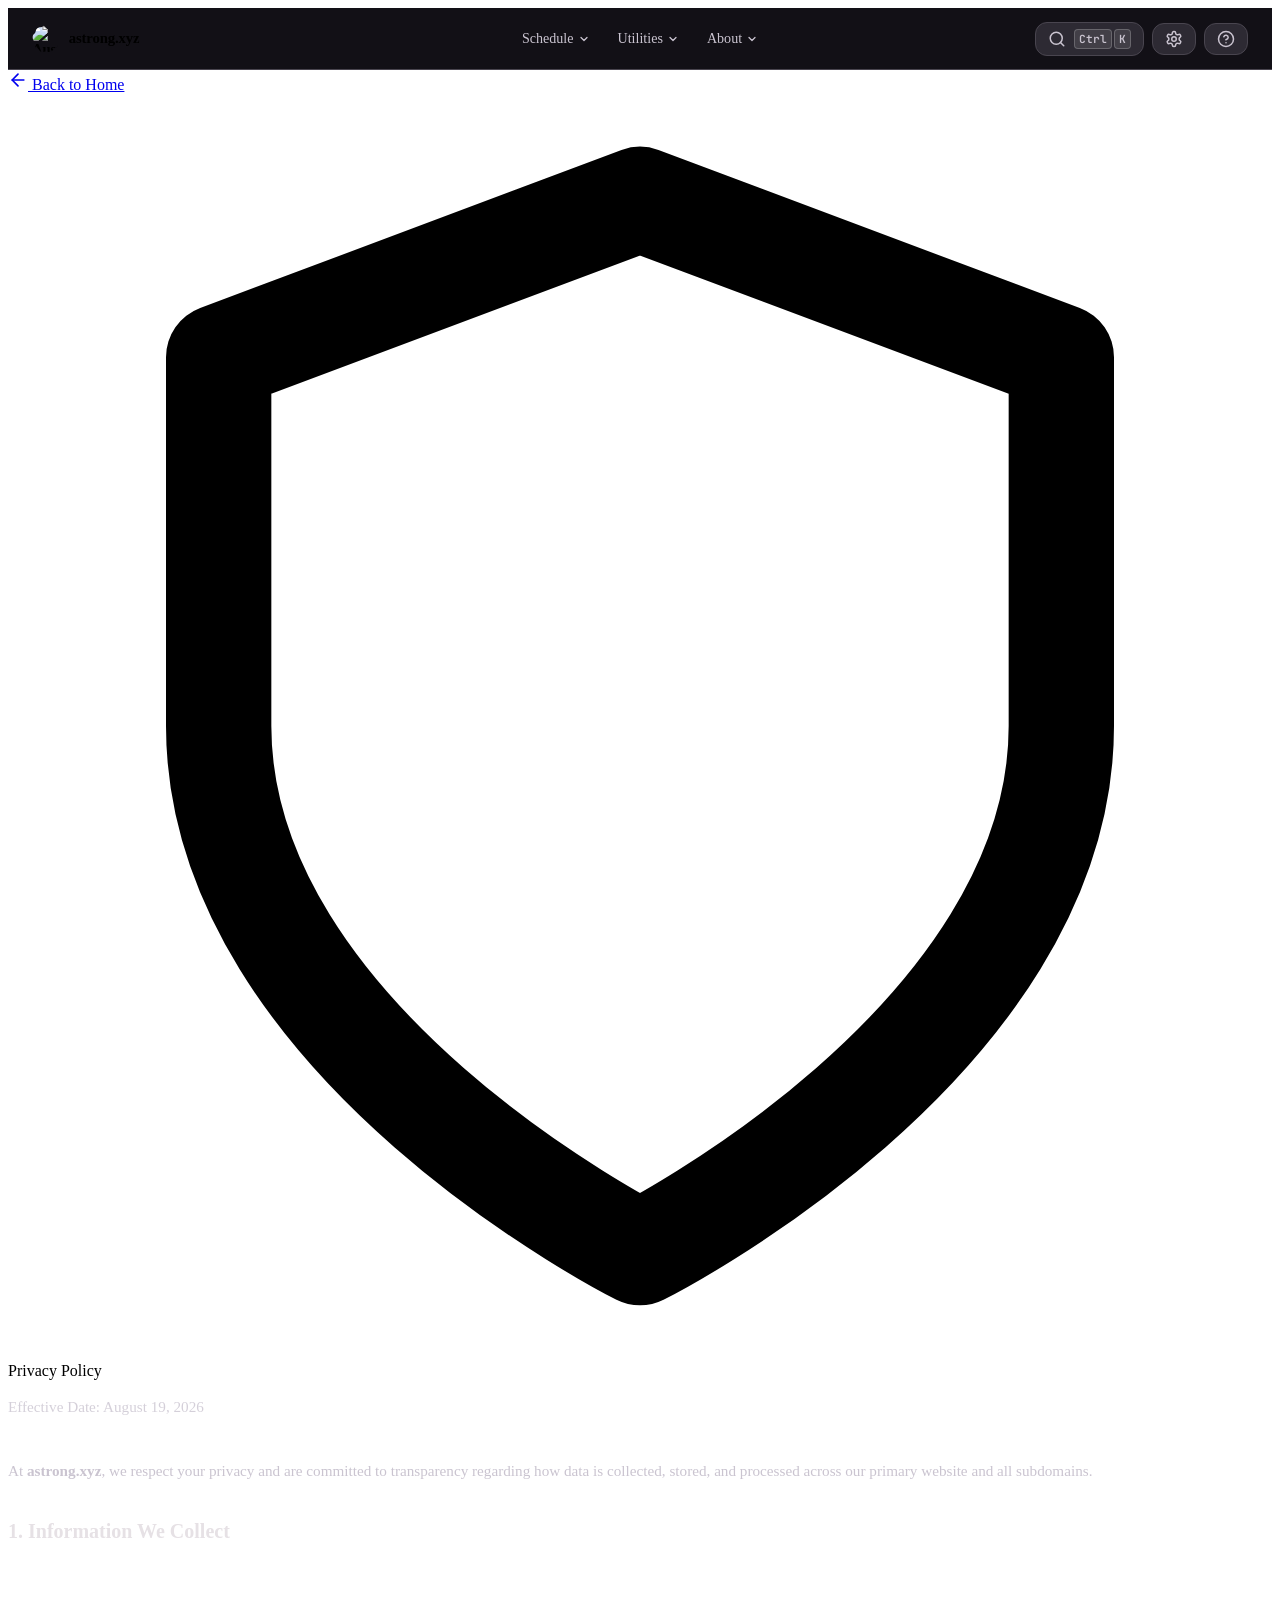
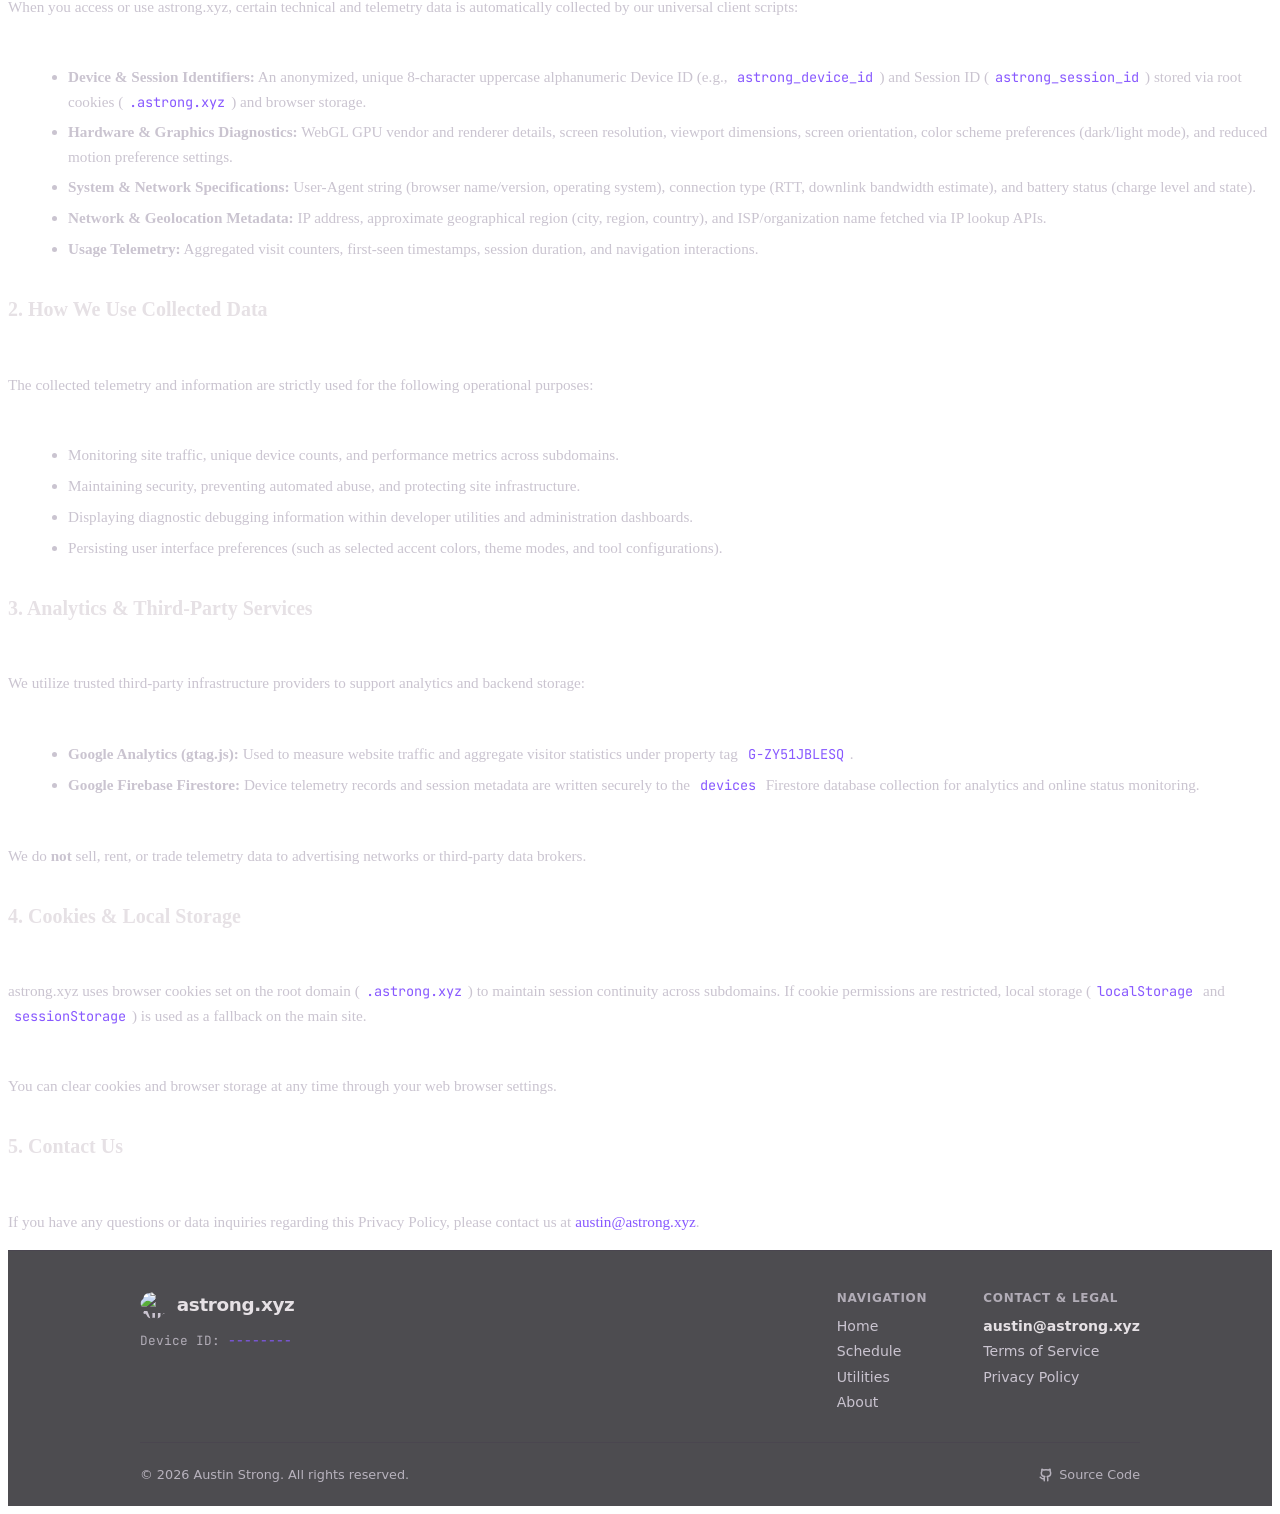
==== privacy/index.html @ bd2bb012 "feat: add interactive availability status bar, update Spotify card UI, and initialize privacy and te" ====
<!DOCTYPE html>
<html lang="en">

<head>
    <!-- Google tag (gtag.js) -->
    <script async src="https://www.googletagmanager.com/gtag/js?id=G-ZY51JBLESQ"></script>
    <script>
        window.dataLayer = window.dataLayer || [];
        function gtag(){dataLayer.push(arguments);}
        gtag('js', new Date());

        gtag('config', 'G-ZY51JBLESQ');
    </script>
    <meta charset="UTF-8">
    <meta name="viewport" content="width=device-width, initial-scale=1.0">
    <title>Privacy Policy - Austin Strong</title>
    <meta name="description" content="Privacy Policy detailing data collection, telemetry, and cookie usage on astrong.xyz.">
    <link rel="icon" href="/assets/images/pfp-nine-sided-cookie.png" type="image/png">
    <link rel="shortcut icon" href="/assets/images/pfp-nine-sided-cookie.png" type="image/png">
    <link rel="apple-touch-icon" href="/assets/images/pfp-nine-sided-cookie.png">
    <link rel="stylesheet" href="/about/style.css?v=1">

    <!-- Discord & Open Graph Meta Tags -->
    <meta name="theme-color" content="#121016">
    <meta property="og:site_name" content="Austin Strong">
    <meta property="og:title" content="Austin Strong - Privacy Policy">
    <meta property="og:description" content="Privacy Policy detailing data collection, telemetry, and cookie usage on astrong.xyz.">
    <meta property="og:type" content="website">
    <meta property="og:url" content="https://astrong.xyz/privacy">
    <meta property="og:image" content="https://astrong.xyz/assets/images/pfp-nine-sided-cookie.png">

    <!-- Twitter Card Meta Tags -->
    <meta name="twitter:card" content="summary_large_image">
    <meta name="twitter:title" content="Austin Strong - Privacy Policy">
    <meta name="twitter:description" content="Privacy Policy detailing data collection, telemetry, and cookie usage on astrong.xyz.">
    <meta name="twitter:image" content="https://astrong.xyz/assets/images/pfp-nine-sided-cookie.png">

    <!-- Critical Loading Screen Styles -->
    <style>
        #astrong-loading-screen {
            position: fixed;
            top: 0;
            left: 0;
            width: 100vw;
            height: 100vh;
            background-color: #121016;
            display: flex;
            justify-content: center;
            align-items: center;
            z-index: 999999;
            opacity: 1;
            transition: opacity 0.3s ease, visibility 0.3s ease;
            visibility: visible;
        }
        #astrong-loading-screen.fade-out {
            opacity: 0;
            visibility: hidden;
        }
        .loading-spinner {
            width: 58px;
            height: 58px;
            animation: loading-spin 1.2s linear infinite;
            will-change: transform;
        }
        @keyframes loading-spin {
            to { transform: rotate(360deg); }
        }
        .policy-card {
            display: flex;
            flex-direction: column;
            gap: 1rem;
            line-height: 1.6;
        }
        .policy-card h2 {
            font-size: 1.25rem;
            font-weight: 600;
            color: var(--on-surface);
        }
        .policy-card p {
            color: var(--on-surface-variant);
            font-size: 0.95rem;
        }
        .policy-card ul {
            margin-left: 1.25rem;
            color: var(--on-surface-variant);
            font-size: 0.95rem;
            display: flex;
            flex-direction: column;
            gap: 0.4rem;
        }
        .policy-card code {
            font-family: 'JetBrains Mono', monospace;
            font-size: 0.85rem;
            background: rgba(255, 255, 255, 0.06);
            padding: 2px 6px;
            border-radius: 4px;
            color: var(--primary);
        }
        .policy-card a {
            color: var(--primary);
            text-decoration: none;
        }
        .policy-card a:hover {
            text-decoration: underline;
        }
        .effective-date {
            font-size: 0.85rem;
            color: var(--on-surface-variant);
            opacity: 0.8;
            margin-bottom: 0.5rem;
        }
    </style>
</head>

<body>
    <!-- Universal Loading Screen -->
    <div id="astrong-loading-screen">
        <svg viewBox="0 0 1 1" class="loading-spinner">
            <path d="M0.3955 0.0590C0.4007 0.0547 0.4033 0.0526 0.4057 0.0508C0.4615 0.0081 0.5385 0.0081 0.5943 0.0508C0.5967 0.0526 0.5993 0.0547 0.6045 0.0590C0.6068 0.0609 0.6079 0.0619 0.6091 0.0628C0.6354 0.0837 0.6675 0.0955 0.7010 0.0966C0.7024 0.0966 0.7039 0.0966 0.7069 0.0967C0.7136 0.0968 0.7170 0.0968 0.7199 0.0970C0.7898 0.1005 0.8488 0.1506 0.8644 0.2195C0.8651 0.2224 0.8657 0.2257 0.8670 0.2324C0.8675 0.2353 0.8678 0.2368 0.8681 0.2383C0.8749 0.2713 0.8921 0.3013 0.9170 0.3238C0.9181 0.3248 0.9192 0.3258 0.9215 0.3277C0.9265 0.3321 0.9291 0.3343 0.9313 0.3364C0.9825 0.3845 0.9959 0.4612 0.9640 0.5241C0.9627 0.5267 0.9610 0.5297 0.9577 0.5356C0.9563 0.5382 0.9556 0.5396 0.9549 0.5409C0.9391 0.5706 0.9331 0.6047 0.9379 0.6381C0.9381 0.6396 0.9383 0.6411 0.9388 0.6440C0.9399 0.6507 0.9404 0.6541 0.9408 0.6570C0.9495 0.7272 0.9109 0.7946 0.8465 0.8221C0.8438 0.8232 0.8406 0.8244 0.8343 0.8268C0.8315 0.8279 0.8301 0.8284 0.8288 0.8290C0.7978 0.8415 0.7715 0.8638 0.7539 0.8925C0.7531 0.8937 0.7524 0.8950 0.7508 0.8976C0.7474 0.9034 0.7457 0.9063 0.7441 0.9089C0.7061 0.9682 0.6337 0.9948 0.5668 0.9740C0.5640 0.9732 0.5608 0.9720 0.5545 0.9698C0.5517 0.9688 0.5503 0.9683 0.5489 0.9679C0.5171 0.9573 0.4829 0.9573 0.4511 0.9679C0.4497 0.9683 0.4483 0.9688 0.4455 0.9698C0.4392 0.9720 0.4360 0.9732 0.4332 0.9740C0.3663 0.9948 0.2939 0.9682 0.2559 0.9089C0.2543 0.9063 0.2526 0.9034 0.2492 0.8976C0.2476 0.8950 0.2469 0.8937 0.2461 0.8925C0.2285 0.8638 0.2022 0.8415 0.1712 0.8290C0.1699 0.8284 0.1685 0.8279 0.1657 0.8268C0.1594 0.8244 0.1562 0.8232 0.1535 0.8221C0.0891 0.7946 0.0505 0.7272 0.0592 0.6570C0.0596 0.6541 0.0601 0.6507 0.0612 0.6440C0.0617 0.6411 0.0619 0.6396 0.0621 0.6381C0.0669 0.6047 0.0609 0.5706 0.0451 0.5409C0.0444 0.5396 0.0437 0.5382 0.0423 0.5356C0.0390 0.5297 0.0373 0.5267 0.0360 0.5241C0.0041 0.4612 0.0175 0.3845 0.0687 0.3364C0.0709 0.3343 0.0735 0.3321 0.0785 0.3277C0.0808 0.3258 0.0819 0.3248 0.0830 0.3238C0.1079 0.3013 0.1251 0.2713 0.1319 0.2383C0.1322 0.2368 0.1325 0.2353 0.1330 0.2324C0.1343 0.2257 0.1349 0.2224 0.1356 0.2195C0.1512 0.1506 0.2102 0.1005 0.2801 0.0970C0.2830 0.0968 0.2864 0.0968 0.2931 0.0967C0.2961 0.0966 0.2976 0.0966 0.2990 0.0966C0.3325 0.0955 0.3646 0.0837 0.3909 0.0628C0.3921 0.0619 0.3932 0.0609 0.3955 0.0590Z" fill="#ffffff" />
        </svg>
    </div>

    <!-- Back Arrow -->
    <a href="https://astrong.xyz" class="back-link">
        <svg xmlns="http://www.w3.org/2000/svg" width="20" height="20" viewBox="0 0 24 24" fill="none"
            stroke="currentColor" stroke-width="2" stroke-linecap="round" stroke-linejoin="round"
            class="lucide lucide-arrow-left">
            <line x1="19" y1="12" x2="5" y2="12"></line>
            <polyline points="12 19 5 12 12 5"></polyline>
        </svg>
        Back to Home
    </a>

    <!-- Animated cookie shape at top of page -->
    <div class="pfp-wrapper">
        <div class="pfp-icon-content">
            <svg xmlns="http://www.w3.org/2000/svg" viewBox="0 0 24 24" fill="none" stroke="currentColor" stroke-width="2" stroke-linecap="round" stroke-linejoin="round">
                <path d="M12 22s8-4 8-10V5l-8-3-8 3v7c0 6 8 10 8 10z"></path>
            </svg>
        </div>
    </div>

    <div class="portal-container">
        <header class="portal-header">
            <!-- Named portal-title to prevent script.js H1 query overrides -->
            <div class="portal-title">Privacy Policy</div>
        </header>

        <main class="about-content">
            <section class="about-card policy-card">
                <p class="effective-date">Effective Date: August 19, 2026</p>
                <p>At <strong>astrong.xyz</strong>, we respect your privacy and are committed to transparency regarding how data is collected, stored, and processed across our primary website and all subdomains.</p>
            </section>

            <section class="about-card policy-card">
                <h2>1. Information We Collect</h2>
                <p>When you access or use astrong.xyz, certain technical and telemetry data is automatically collected by our universal client scripts:</p>
                <ul>
                    <li><strong>Device & Session Identifiers:</strong> An anonymized, unique 8-character uppercase alphanumeric Device ID (e.g., <code>astrong_device_id</code>) and Session ID (<code>astrong_session_id</code>) stored via root cookies (<code>.astrong.xyz</code>) and browser storage.</li>
                    <li><strong>Hardware & Graphics Diagnostics:</strong> WebGL GPU vendor and renderer details, screen resolution, viewport dimensions, screen orientation, color scheme preferences (dark/light mode), and reduced motion preference settings.</li>
                    <li><strong>System & Network Specifications:</strong> User-Agent string (browser name/version, operating system), connection type (RTT, downlink bandwidth estimate), and battery status (charge level and state).</li>
                    <li><strong>Network & Geolocation Metadata:</strong> IP address, approximate geographical region (city, region, country), and ISP/organization name fetched via IP lookup APIs.</li>
                    <li><strong>Usage Telemetry:</strong> Aggregated visit counters, first-seen timestamps, session duration, and navigation interactions.</li>
                </ul>
            </section>

            <section class="about-card policy-card">
                <h2>2. How We Use Collected Data</h2>
                <p>The collected telemetry and information are strictly used for the following operational purposes:</p>
                <ul>
                    <li>Monitoring site traffic, unique device counts, and performance metrics across subdomains.</li>
                    <li>Maintaining security, preventing automated abuse, and protecting site infrastructure.</li>
                    <li>Displaying diagnostic debugging information within developer utilities and administration dashboards.</li>
                    <li>Persisting user interface preferences (such as selected accent colors, theme modes, and tool configurations).</li>
                </ul>
            </section>

            <section class="about-card policy-card">
                <h2>3. Analytics & Third-Party Services</h2>
                <p>We utilize trusted third-party infrastructure providers to support analytics and backend storage:</p>
                <ul>
                    <li><strong>Google Analytics (gtag.js):</strong> Used to measure website traffic and aggregate visitor statistics under property tag <code>G-ZY51JBLESQ</code>.</li>
                    <li><strong>Google Firebase Firestore:</strong> Device telemetry records and session metadata are written securely to the <code>devices</code> Firestore database collection for analytics and online status monitoring.</li>
                </ul>
                <p>We do <strong>not</strong> sell, rent, or trade telemetry data to advertising networks or third-party data brokers.</p>
            </section>

            <section class="about-card policy-card">
                <h2>4. Cookies & Local Storage</h2>
                <p>astrong.xyz uses browser cookies set on the root domain (<code>.astrong.xyz</code>) to maintain session continuity across subdomains. If cookie permissions are restricted, local storage (<code>localStorage</code> and <code>sessionStorage</code>) is used as a fallback on the main site.</p>
                <p>You can clear cookies and browser storage at any time through your web browser settings.</p>
            </section>

            <section class="about-card policy-card">
                <h2>5. Contact Us</h2>
                <p>If you have any questions or data inquiries regarding this Privacy Policy, please contact us at <a href="mailto:austin@astrong.xyz">austin@astrong.xyz</a>.</p>
            </section>
        </main>
    </div>

    <!-- Scripts: universal console indicator -->
    <script src="/universal.js" defer></script>
</body>

</html>
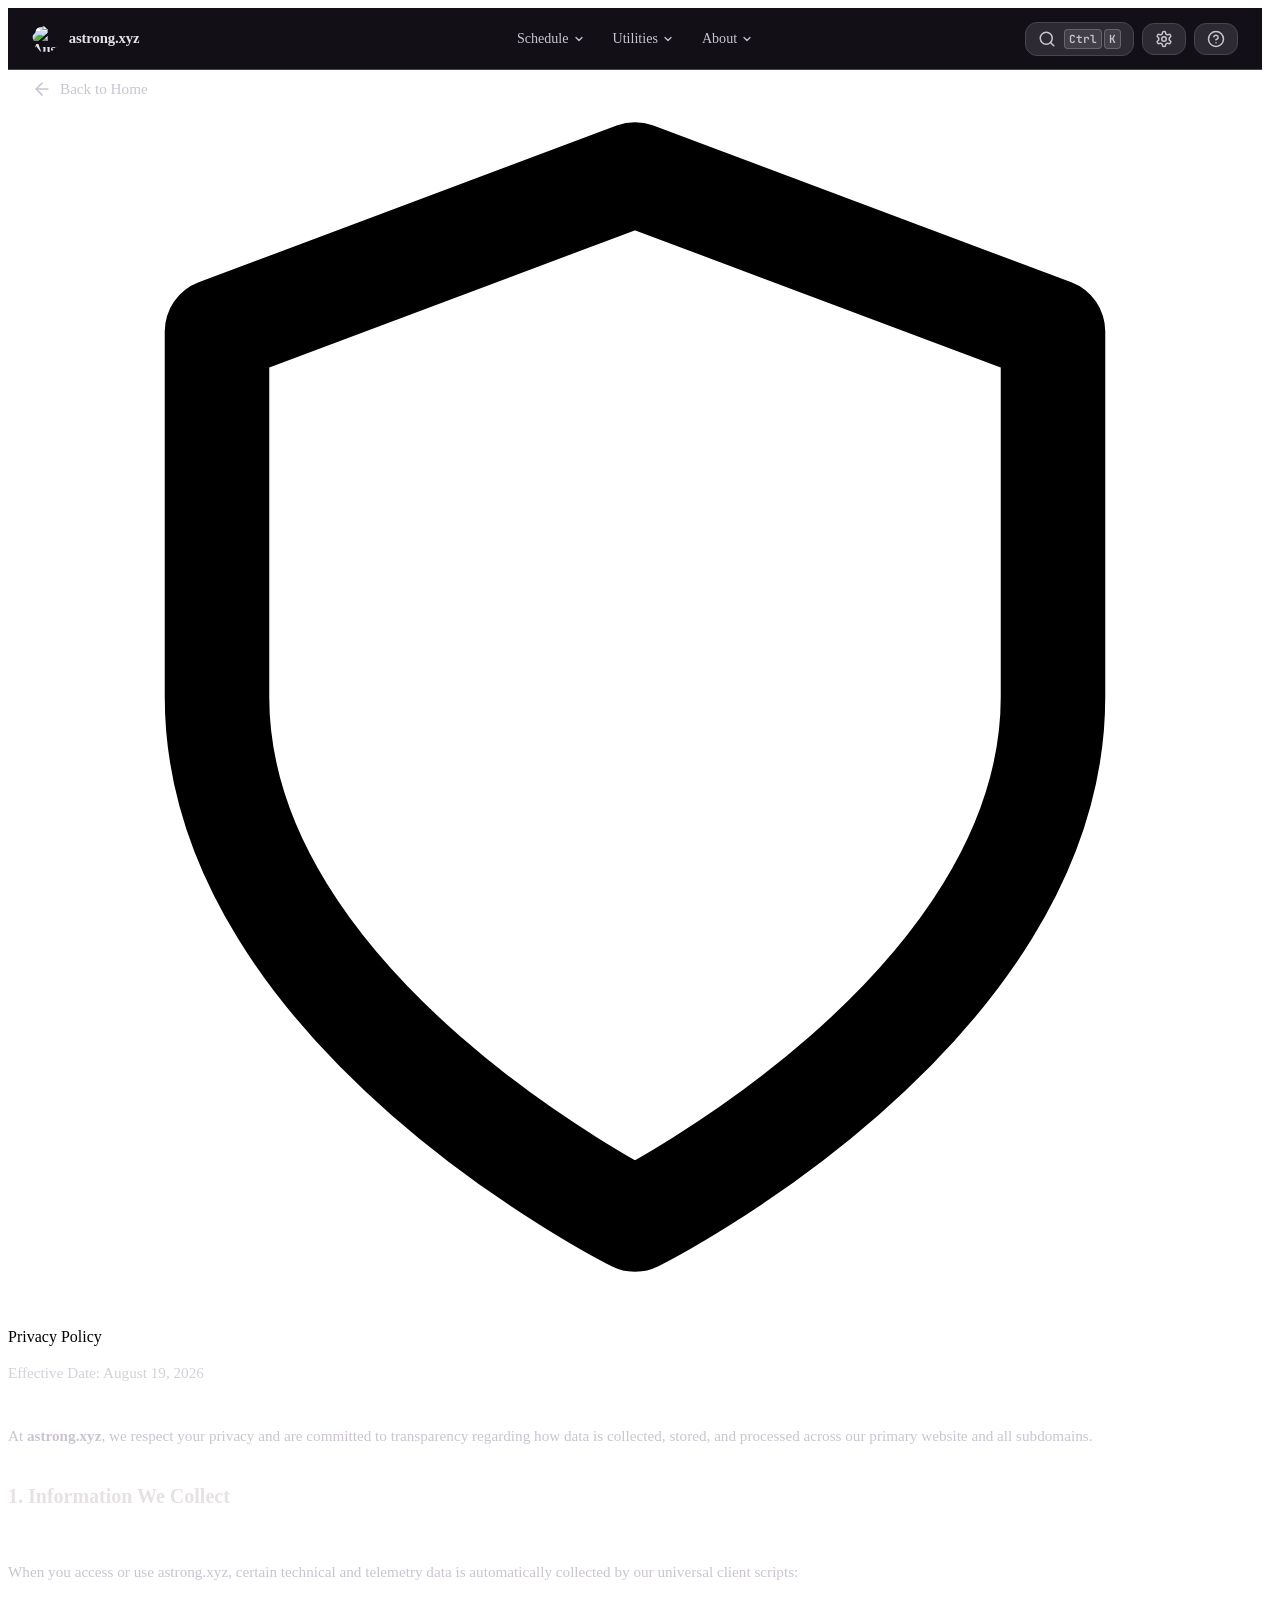
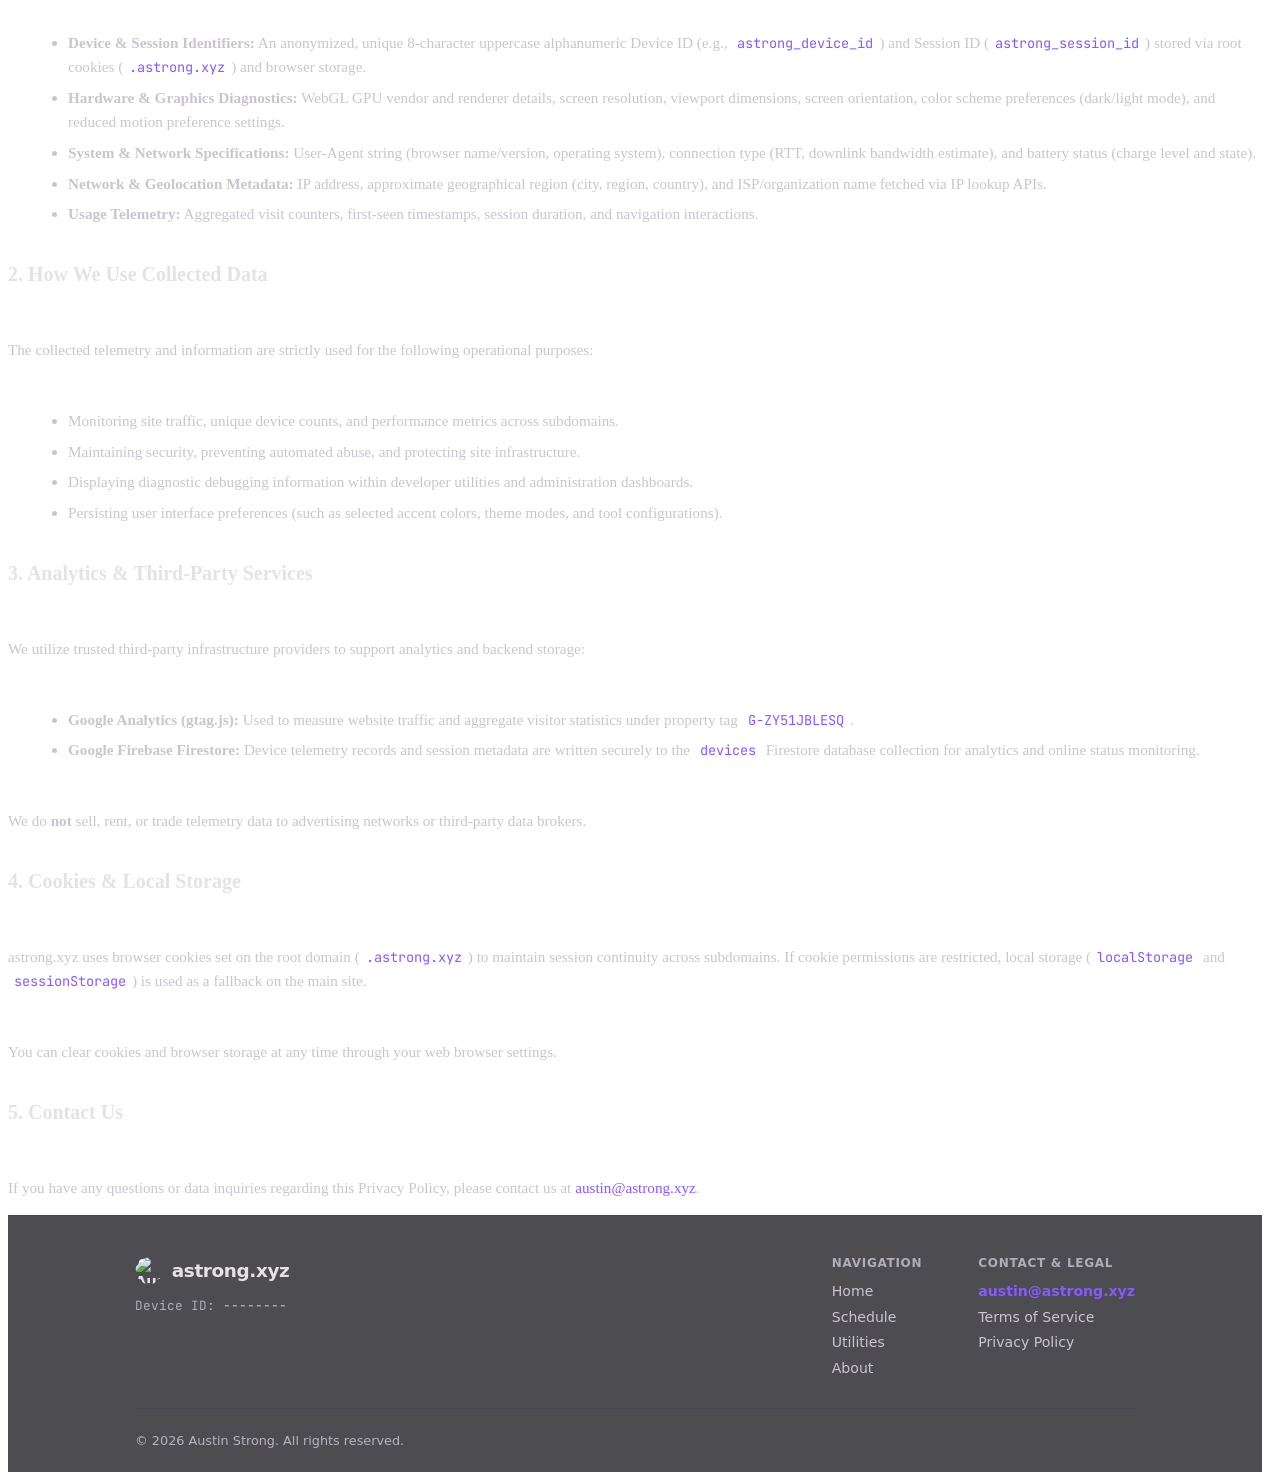
==== commit b7283bf4: "feat: add privacy and terms pages, optimize scrollbar styling, and tune animation timing and shape c" ====
--- a/privacy/index.html
+++ b/privacy/index.html
@@ -18,7 +18,7 @@
     <link rel="icon" href="/assets/images/pfp-nine-sided-cookie.png" type="image/png">
     <link rel="shortcut icon" href="/assets/images/pfp-nine-sided-cookie.png" type="image/png">
     <link rel="apple-touch-icon" href="/assets/images/pfp-nine-sided-cookie.png">
-    <link rel="stylesheet" href="/about/style.css?v=1">
+    <link rel="stylesheet" href="/about/style.css?v=2">
 
     <!-- Discord & Open Graph Meta Tags -->
     <meta name="theme-color" content="#121016">
@@ -199,7 +199,7 @@
     </div>
 
     <!-- Scripts: universal console indicator -->
-    <script src="/universal.js" defer></script>
+    <script src="/universal.js?v=5" defer></script>
 </body>
 
 </html>
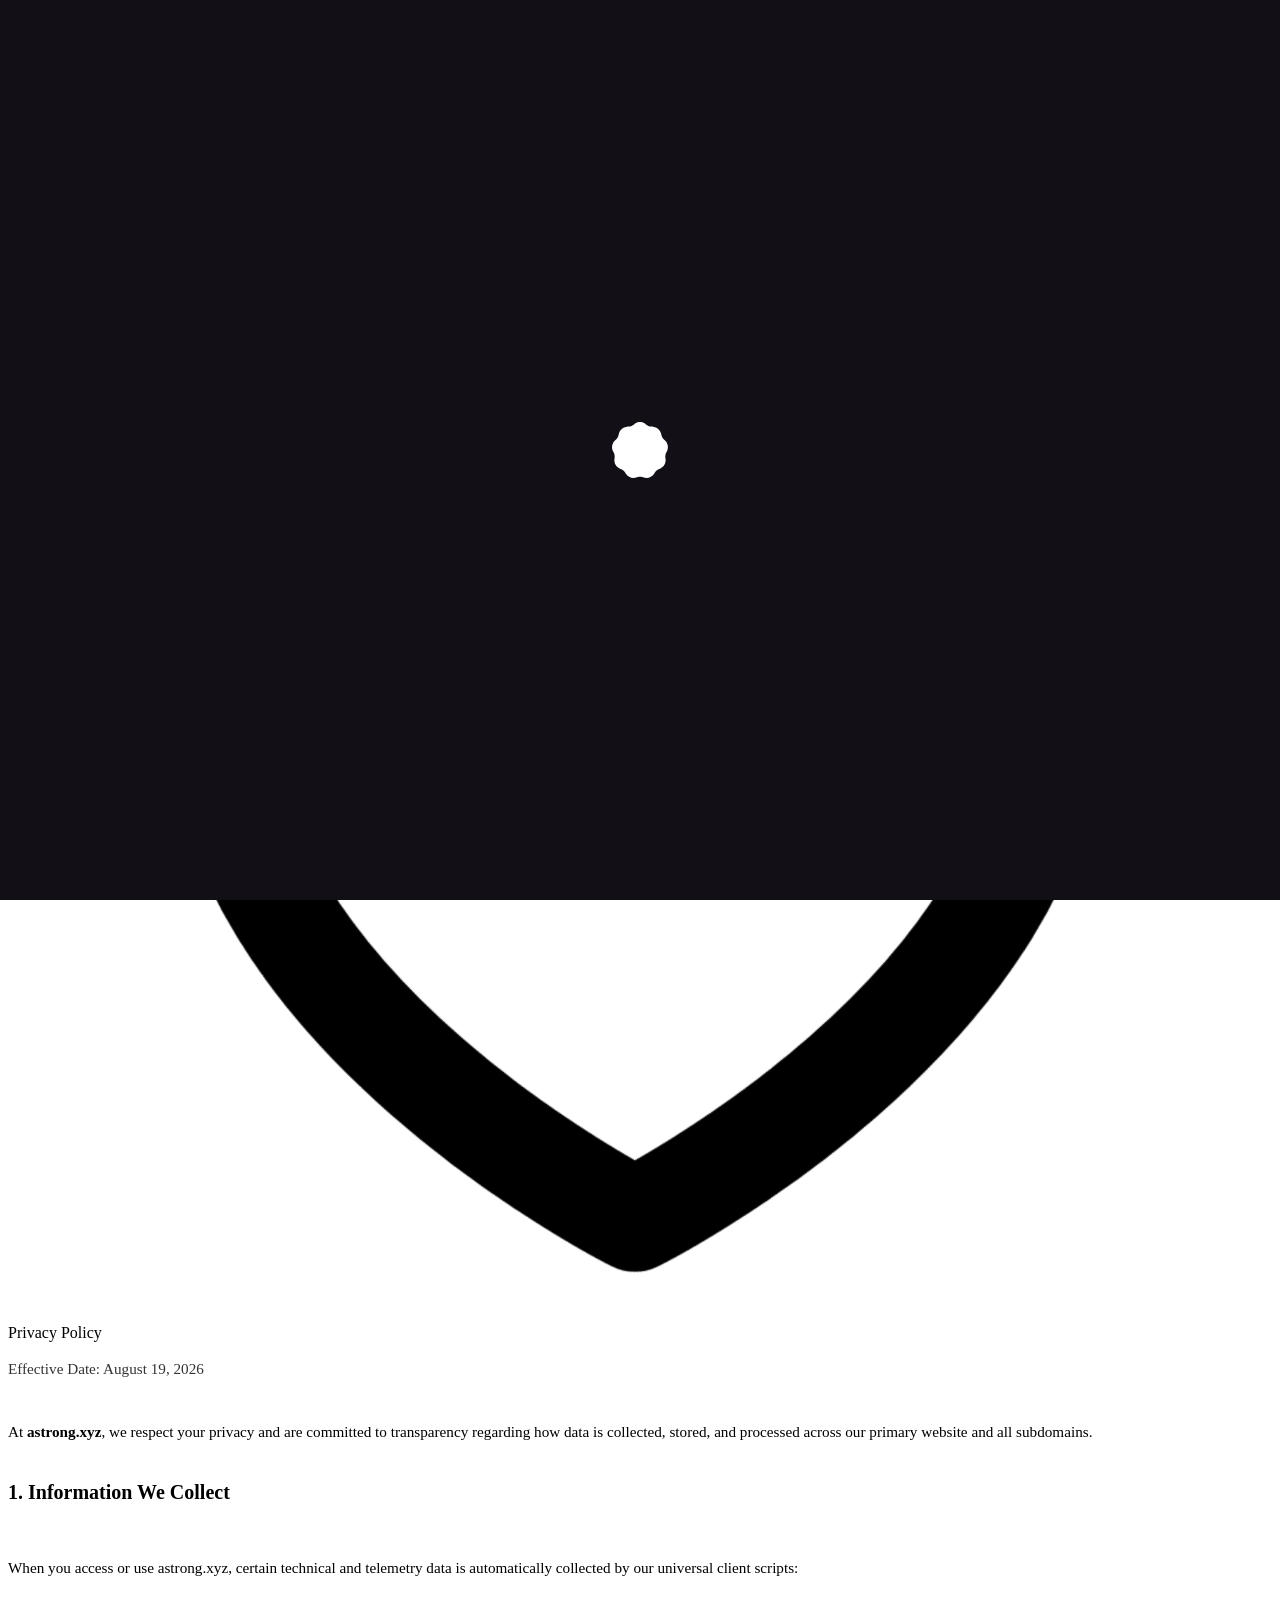
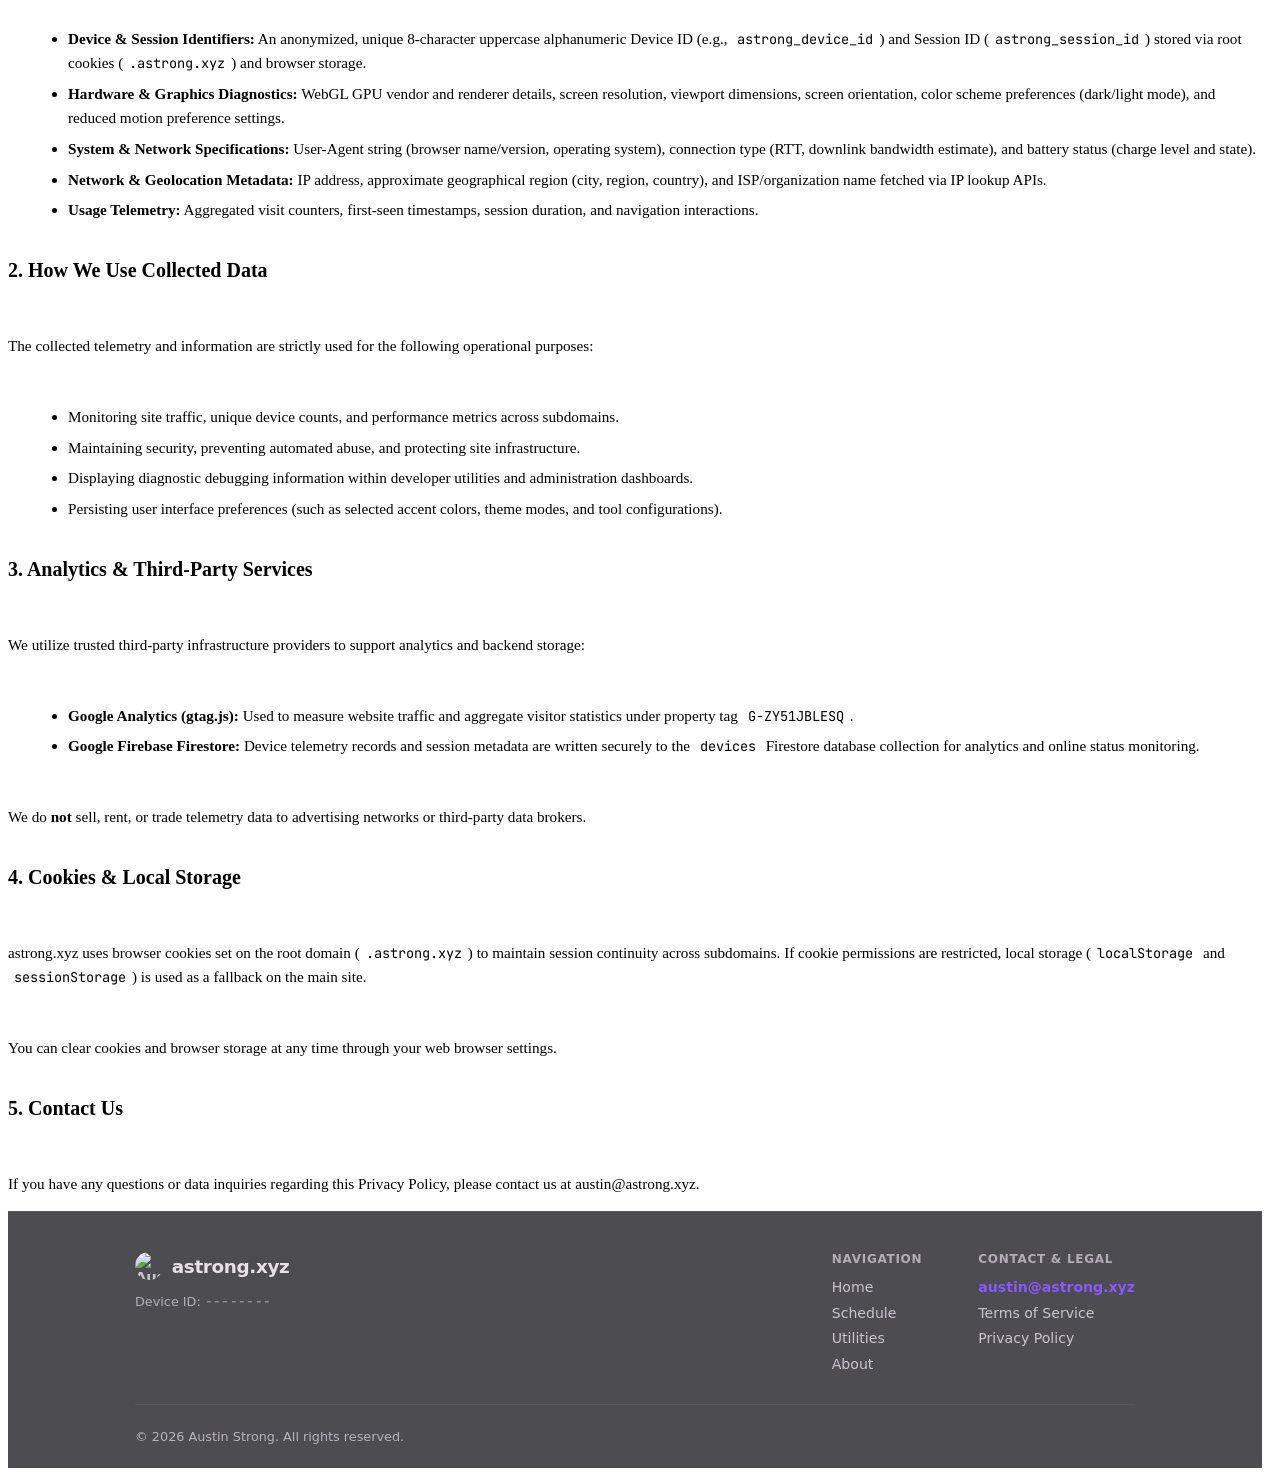
==== commit 843c65a4: "feat: add privacy policy and terms of service pages" ====
--- a/privacy/index.html
+++ b/privacy/index.html
@@ -13,6 +13,7 @@
     </script>
     <meta charset="UTF-8">
     <meta name="viewport" content="width=device-width, initial-scale=1.0">
+    <meta name="google-adsense-account" content="ca-pub-7619983200423366">
     <title>Privacy Policy - Austin Strong</title>
     <meta name="description" content="Privacy Policy detailing data collection, telemetry, and cookie usage on astrong.xyz.">
     <link rel="icon" href="/assets/images/pfp-nine-sided-cookie.png" type="image/png">
